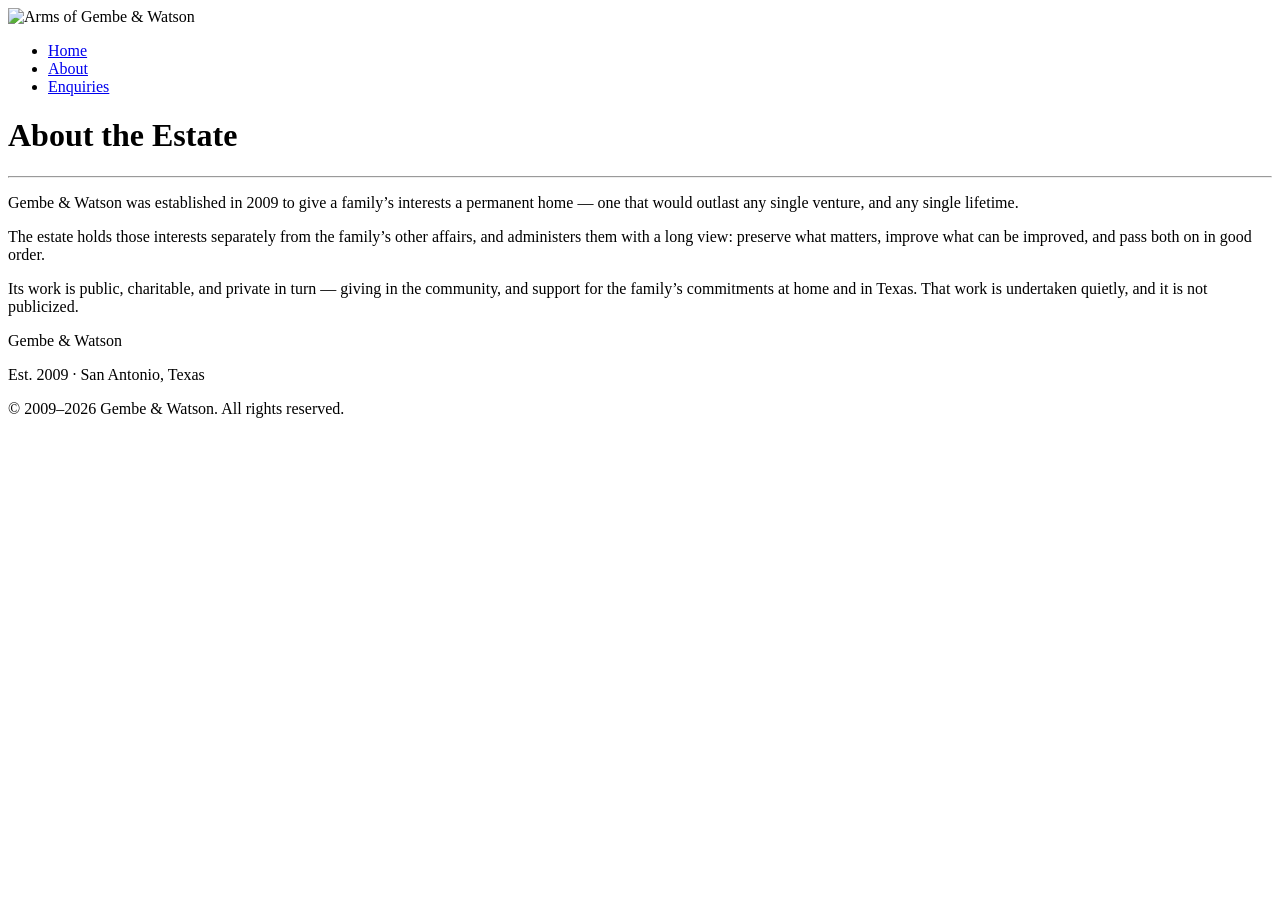
==== about/index.html @ 62ab53fc "Add About page with estate information" ====
<!DOCTYPE html>
<html lang="en">
<head>
<meta charset="utf-8">
<meta name="viewport" content="width=device-width, initial-scale=1">
<title>About | Gembe &amp; Watson</title>
<meta name="description" content="About Gembe & Watson, a private family estate established in 2009.">
<link rel="canonical" href="https://gembeandwatson.com/about/">
<link rel="icon" type="image/png" href="/assets/favicon.png">
<link rel="apple-touch-icon" href="/icons/icon-192x192.png">
<link rel="manifest" href="/manifest.webmanifest">
<meta name="theme-color" content="#003153">
<link rel="preconnect" href="https://fonts.googleapis.com">
<link rel="preconnect" href="https://fonts.gstatic.com" crossorigin>
<link href="https://fonts.googleapis.com/css?family=Cinzel:400,700|Ovo&display=swap" rel="stylesheet">
<link rel="stylesheet" href="/assets/styles.css">
</head>
<body>
<header class="masthead masthead--small">
  <img class="arms" src="/assets/logo.svg" alt="Arms of Gembe &amp; Watson" width="270" height="300">
  <nav class="nav" aria-label="Site">
    <ul>
      <li><a href="/">Home</a></li>
      <li><a href="/about/" aria-current="page">About</a></li>
      <li><a href="/contact/">Enquiries</a></li>
    </ul>
  </nav>
</header>
<main>
  <h1>About the Estate</h1>
  <hr class="rule">
  <p class="lead">Gembe &amp; Watson was established in 2009 to give a
  family&rsquo;s interests a permanent home &mdash; one that would outlast
  any single venture, and any single lifetime.</p>
  <p>The estate holds those interests separately from the family&rsquo;s other
  affairs, and administers them with a long view: preserve what matters,
  improve what can be improved, and pass both on in good order.</p>
  <p>Its work is public, charitable, and private in turn &mdash; giving in the
  community, and support for the family&rsquo;s commitments at home and in
  Texas. That work is undertaken quietly, and it is not publicized.</p>
</main>
<footer>
  <p class="f-name">Gembe &amp; Watson</p>
  <p>Est. 2009 &middot; San Antonio, Texas</p>
  <p>&copy; 2009&ndash;<span id="yr">2026</span> Gembe &amp; Watson. All rights reserved.</p>
</footer>
<script>document.getElementById('yr').textContent = new Date().getFullYear();</script>
</body>
</html>
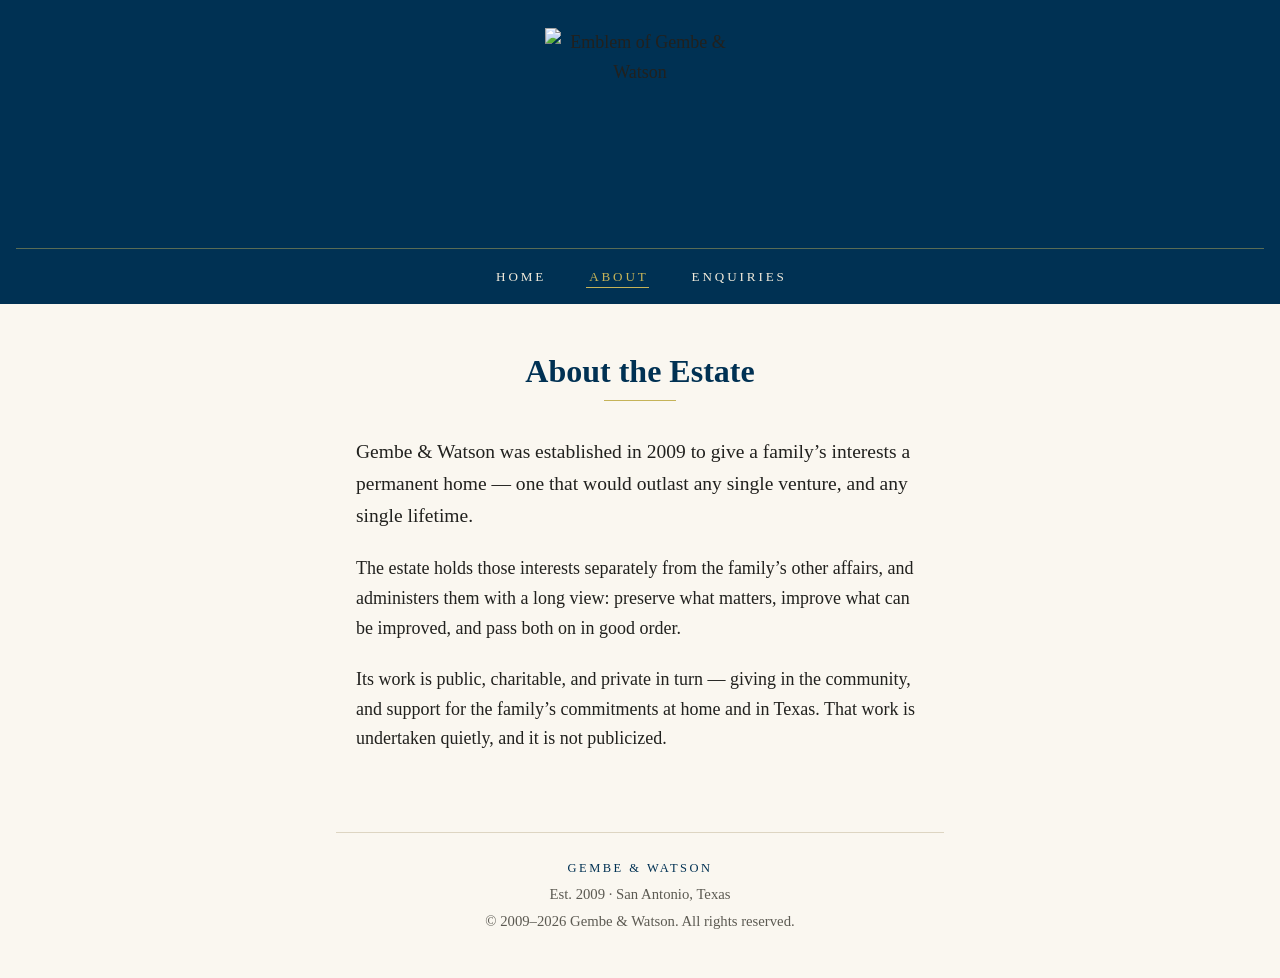
==== commit 823df5aa: "Replace pilfered Kedainiai shield with painted serpent emblem (red livery ring); snake-emoji favicon" ====
--- a/about/index.html
+++ b/about/index.html
@@ -6,6 +6,7 @@
 <title>About | Gembe &amp; Watson</title>
 <meta name="description" content="About Gembe & Watson, a private family estate established in 2009.">
 <link rel="canonical" href="https://gembeandwatson.com/about/">
+<link rel="icon" type="image/svg+xml" href="/assets/favicon.svg">
 <link rel="icon" type="image/png" href="/assets/favicon.png">
 <link rel="apple-touch-icon" href="/icons/icon-192x192.png">
 <link rel="manifest" href="/manifest.webmanifest">
@@ -17,7 +18,7 @@
 </head>
 <body>
 <header class="masthead masthead--small">
-  <img class="arms" src="/assets/logo.svg" alt="Arms of Gembe &amp; Watson" width="270" height="300">
+  <img class="arms" src="/assets/emblem.webp" alt="Emblem of Gembe &amp; Watson" width="300" height="300">
   <nav class="nav" aria-label="Site">
     <ul>
       <li><a href="/">Home</a></li>
--- a/assets/styles.css
+++ b/assets/styles.css
@@ -0,0 +1,127 @@
+/* Gembe & Watson — plain static site. No build step, no JavaScript required. */
+:root {
+  --blue: #003153;
+  --gold: #c5b358;
+  --paper: #faf7f0;
+  --ink: #21211e;
+  --muted: #5c5a52;
+}
+* { box-sizing: border-box; }
+html { -webkit-text-size-adjust: 100%; }
+body {
+  margin: 0;
+  background: var(--paper);
+  color: var(--ink);
+  font-family: "Ovo", Georgia, "Times New Roman", serif;
+  font-size: 1.125rem;
+  line-height: 1.65;
+}
+.masthead {
+  background: var(--blue);
+  text-align: center;
+  padding: 2.75rem 1rem 0;
+}
+.masthead .arms {
+  display: block;
+  margin: 0 auto;
+  width: 300px;
+  max-width: 72vw;
+  height: auto;
+}
+.masthead--small { padding-top: 1.75rem; }
+.masthead--small .arms { width: 190px; }
+.tagline {
+  color: var(--gold);
+  font-family: "Cinzel", "Ovo", Georgia, serif;
+  letter-spacing: 0.32em;
+  text-transform: uppercase;
+  font-size: 0.78rem;
+  margin: 1.1rem 0 0;
+  padding-left: 0.32em;
+}
+.nav {
+  margin-top: 1.9rem;
+  border-top: 1px solid rgba(197, 179, 88, 0.45);
+}
+.nav ul {
+  list-style: none;
+  margin: 0;
+  padding: 0.7rem 1rem 0.85rem;
+  display: flex;
+  justify-content: center;
+  gap: 2.5rem;
+  flex-wrap: wrap;
+}
+.nav a {
+  color: #f2ecdc;
+  text-decoration: none;
+  font-family: "Cinzel", "Ovo", Georgia, serif;
+  font-size: 0.82rem;
+  letter-spacing: 0.22em;
+  text-transform: uppercase;
+  padding-left: 0.22em;
+}
+.nav a:hover,
+.nav a:focus { color: var(--gold); }
+.nav a[aria-current="page"] {
+  color: var(--gold);
+  border-bottom: 1px solid var(--gold);
+  padding-bottom: 0.2rem;
+}
+main {
+  max-width: 38rem;
+  margin: 0 auto;
+  padding: 3rem 1.25rem 1rem;
+}
+h1 {
+  font-family: "Cinzel", "Ovo", Georgia, serif;
+  font-weight: 700;
+  color: var(--blue);
+  font-size: 2rem;
+  line-height: 1.2;
+  text-align: center;
+  margin: 0 0 0.6rem;
+}
+.est {
+  text-align: center;
+  color: var(--muted);
+  font-family: "Cinzel", "Ovo", Georgia, serif;
+  letter-spacing: 0.26em;
+  text-transform: uppercase;
+  font-size: 0.8rem;
+  margin: 0 0 2.2rem;
+  padding-left: 0.26em;
+}
+.rule {
+  border: 0;
+  border-top: 1px solid var(--gold);
+  width: 4.5rem;
+  margin: 0 auto 2.2rem;
+}
+p { margin: 0 0 1.35rem; }
+.lead { font-size: 1.22rem; }
+a { color: var(--blue); }
+a:hover, a:focus { color: #00507f; }
+footer {
+  max-width: 38rem;
+  margin: 2.5rem auto 0;
+  padding: 1.4rem 1.25rem 2.6rem;
+  border-top: 1px solid #ddd5c2;
+  text-align: center;
+  color: var(--muted);
+  font-size: 0.92rem;
+}
+footer p { margin: 0.2rem 0; }
+footer .f-name {
+  font-family: "Cinzel", "Ovo", Georgia, serif;
+  letter-spacing: 0.2em;
+  text-transform: uppercase;
+  font-size: 0.78rem;
+  color: var(--blue);
+}
+@media (max-width: 480px) {
+  body { font-size: 1.06rem; }
+  h1 { font-size: 1.65rem; }
+  .nav ul { gap: 1.5rem; }
+  main { padding-top: 2.2rem; }
+}
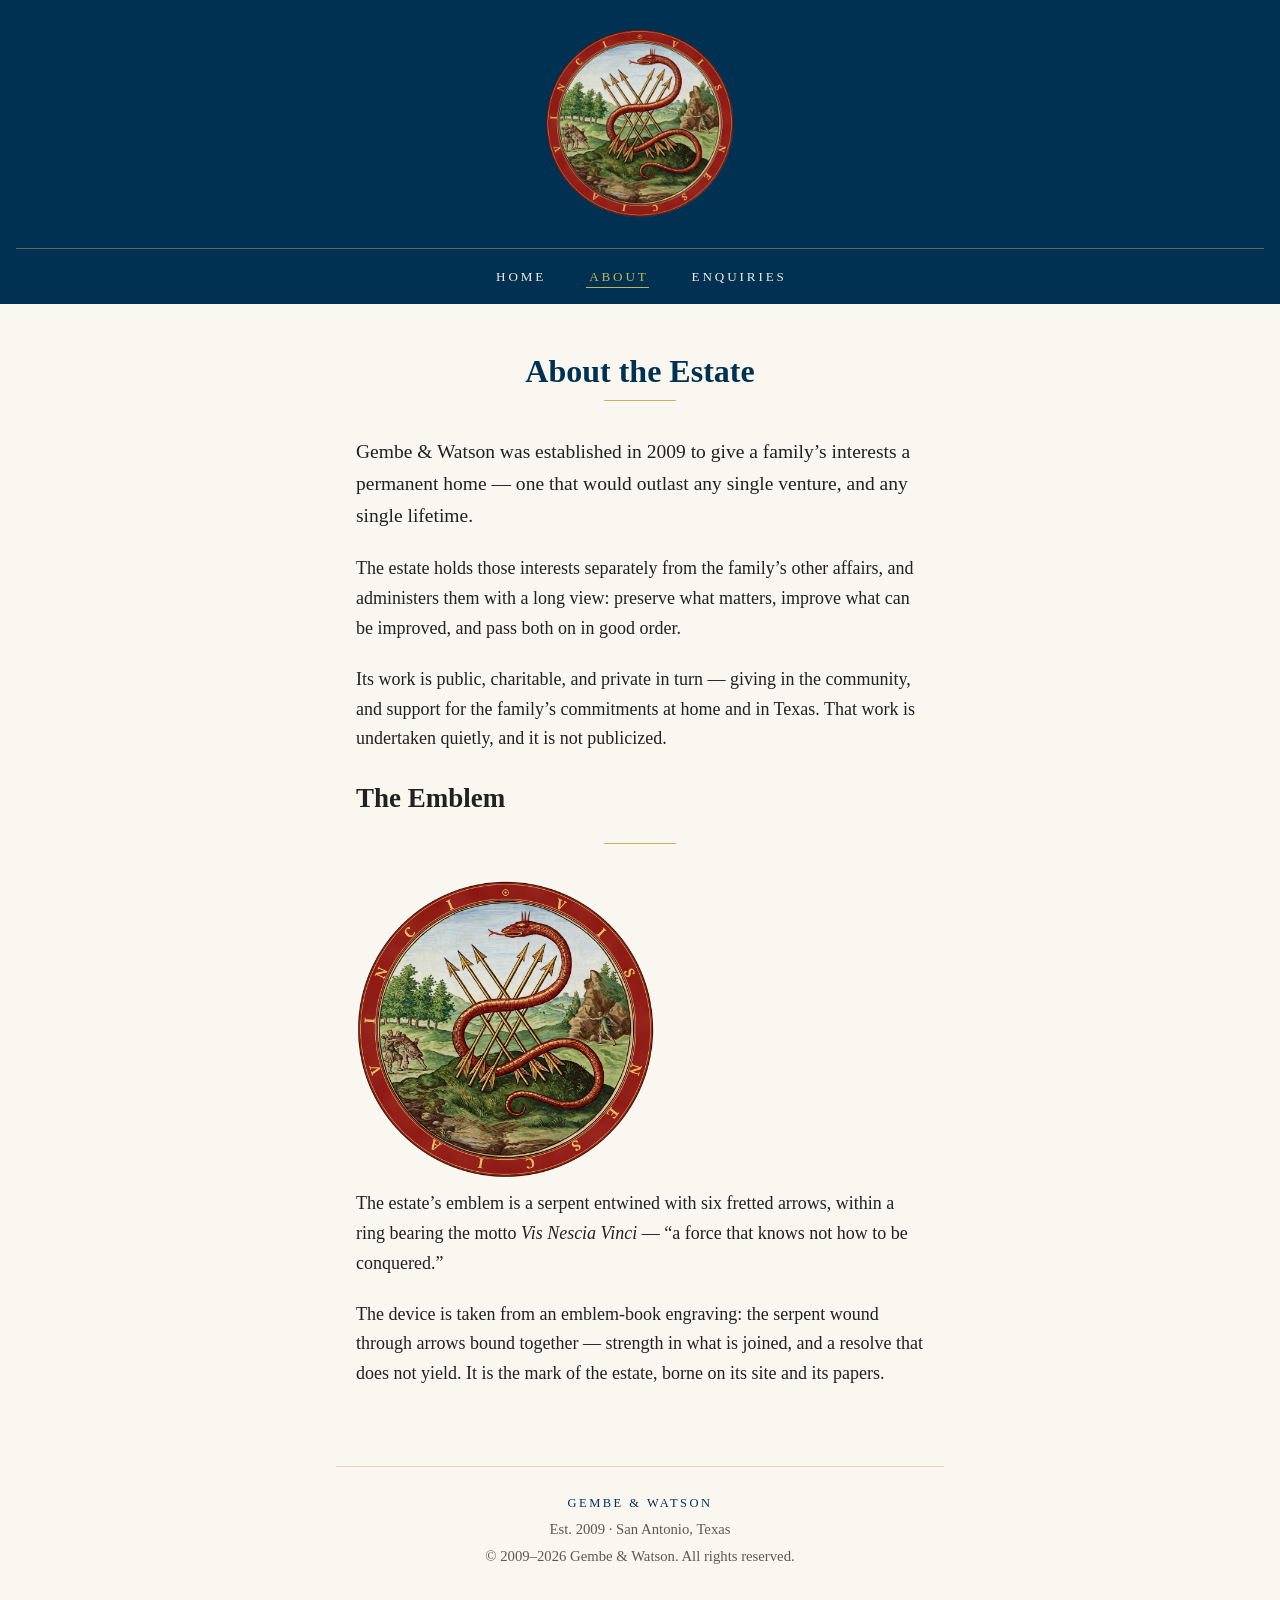
==== commit 5d6d2280: "Add 'The Emblem' section to About; add Open Graph sharing tags with emblem image Added Open Graph an" ====
--- a/about/index.html
+++ b/about/index.html
@@ -11,6 +11,13 @@
 <link rel="apple-touch-icon" href="/icons/icon-192x192.png">
 <link rel="manifest" href="/manifest.webmanifest">
 <meta name="theme-color" content="#003153">
+<meta property="og:type" content="website">
+<meta property="og:site_name" content="Gembe &amp; Watson">
+<meta property="og:title" content="About | Gembe &amp; Watson">
+<meta property="og:description" content="About Gembe &amp; Watson, a private family estate established in 2009.">
+<meta property="og:url" content="https://gembeandwatson.com/about/">
+<meta property="og:image" content="https://gembeandwatson.com/assets/emblem-og.jpg">
+<meta name="twitter:card" content="summary">
 <link rel="preconnect" href="https://fonts.googleapis.com">
 <link rel="preconnect" href="https://fonts.gstatic.com" crossorigin>
 <link href="https://fonts.googleapis.com/css?family=Cinzel:400,700|Ovo&display=swap" rel="stylesheet">
@@ -39,6 +46,18 @@
   <p>Its work is public, charitable, and private in turn &mdash; giving in the
   community, and support for the family&rsquo;s commitments at home and in
   Texas. That work is undertaken quietly, and it is not publicized.</p>
+  <h2 class="subhead">The Emblem</h2>
+  <hr class="rule">
+  <img class="emblem-fig" src="/assets/emblem.webp" alt="The emblem in full: a serpent entwined with six fretted arrows, ringed by the motto Vis Nescia Vinci" width="300" height="300">
+
+  <p>The estate&rsquo;s emblem is a serpent entwined with six fretted
+  arrows, within a ring bearing the motto <em>Vis Nescia Vinci</em> &mdash;
+  &ldquo;a force that knows not how to be conquered.&rdquo;</p>
+
+  <p>The device is taken from an emblem-book engraving: the serpent wound
+  through arrows bound together &mdash; strength in what is joined, and a
+  resolve that does not yield. It is the mark of the estate, borne on its
+  site and its papers.</p>
 </main>
 <footer>
   <p class="f-name">Gembe &amp; Watson</p>
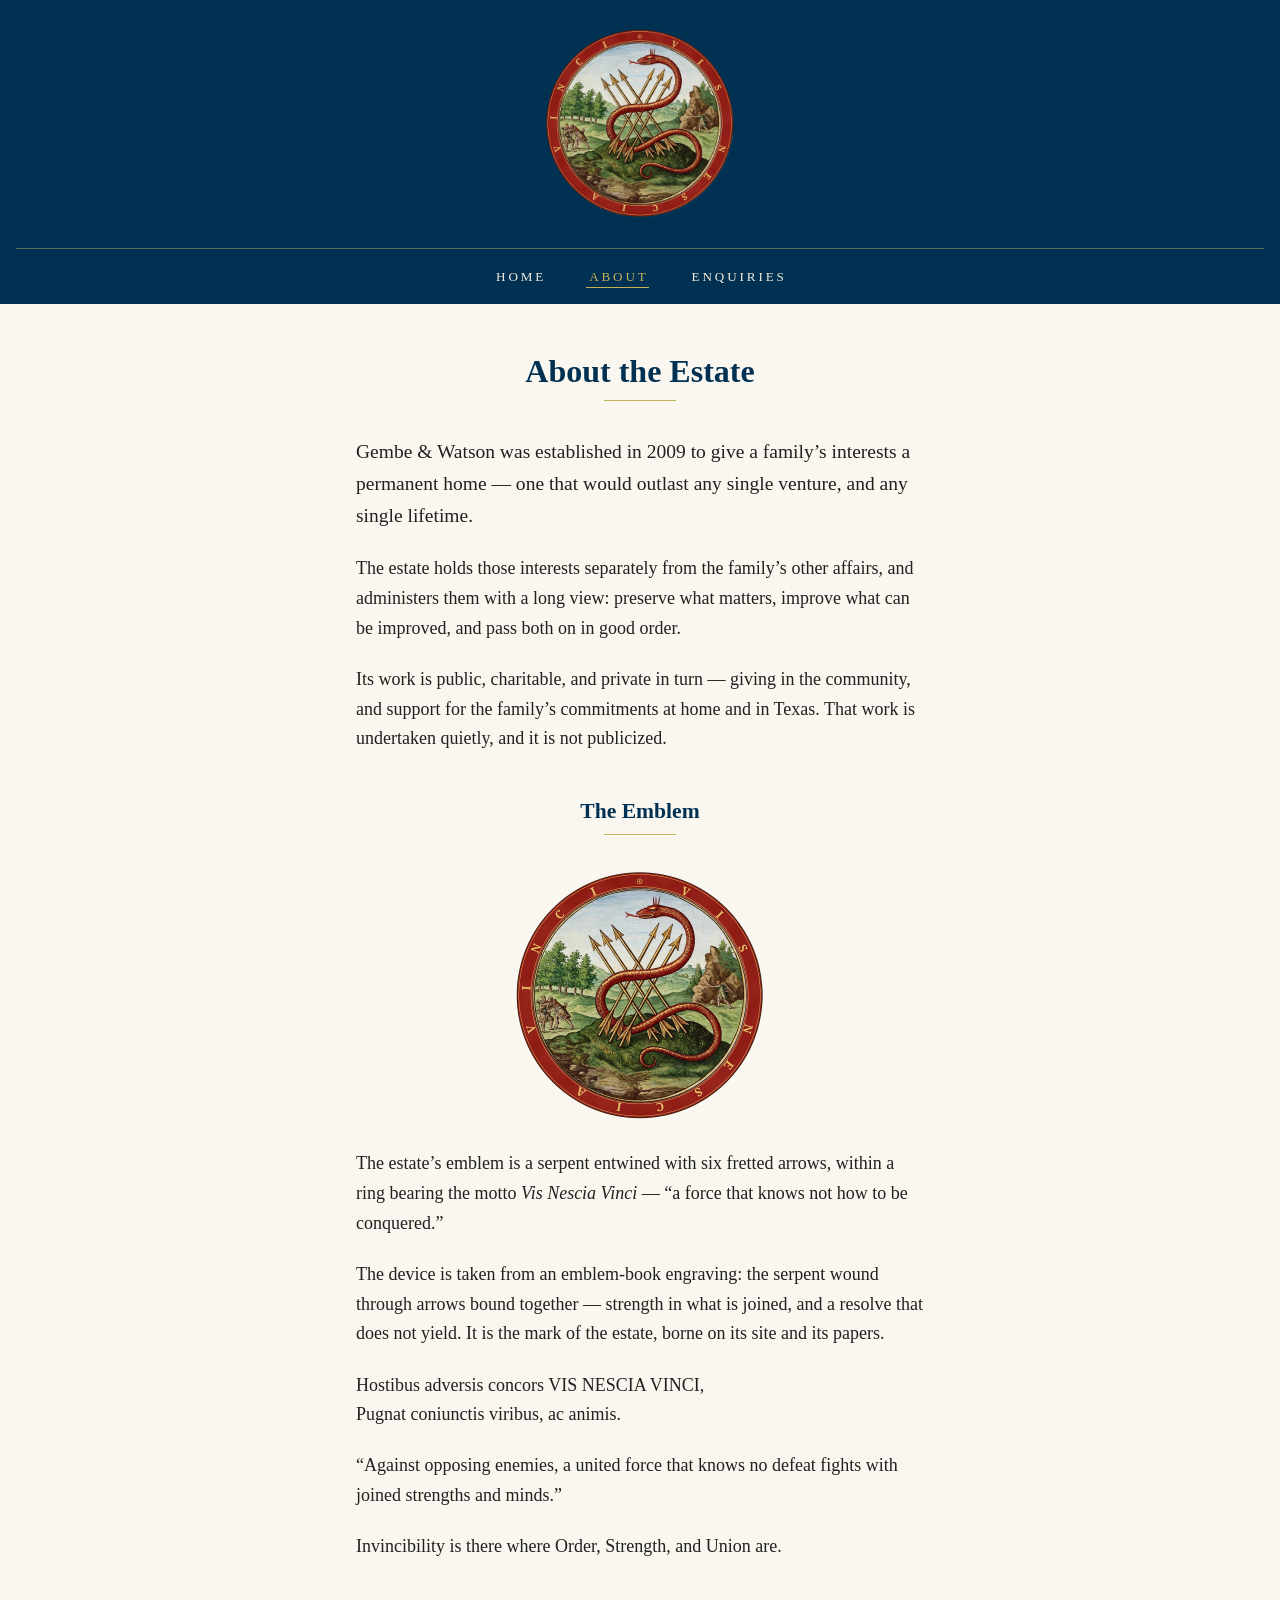
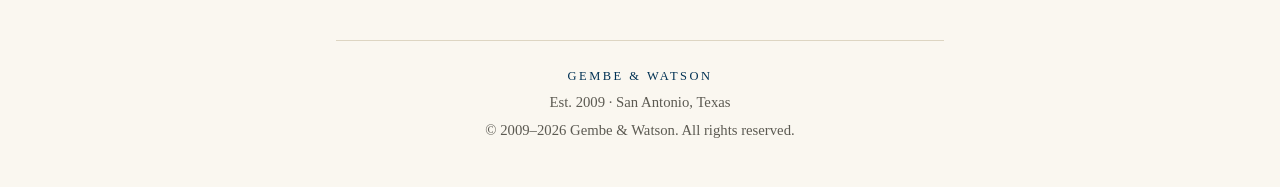
==== commit c600935f: "Add motto explanation to About — The Emblem (page)" ====
--- a/about/index.html
+++ b/about/index.html
@@ -58,6 +58,15 @@
   through arrows bound together &mdash; strength in what is joined, and a
   resolve that does not yield. It is the mark of the estate, borne on its
   site and its papers.</p>
+
+    <div class="motto">
+          <p class="motto-latin">Hostibus adversis concors VIS NESCIA VINCI,<br>
+                Pugnat coniunctis viribus, ac animis.</p>
+          <p class="motto-trans">&ldquo;Against opposing enemies, a united force
+                that knows no defeat fights with joined strengths and minds.&rdquo;</p>
+          <p class="motto-note">Invincibility is there where Order, Strength,
+                and Union are.</p>
+    </div>
 </main>
 <footer>
   <p class="f-name">Gembe &amp; Watson</p>
--- a/assets/styles.css
+++ b/assets/styles.css
@@ -98,6 +98,23 @@
   width: 4.5rem;
   margin: 0 auto 2.2rem;
 }
+h2.subhead {
+  font-family: "Cinzel", "Ovo", Georgia, serif;
+  font-weight: 700;
+  color: var(--blue);
+  font-size: 1.35rem;
+  line-height: 1.2;
+  text-align: center;
+  margin: 2.8rem 0 0.6rem;
+}
+
+.emblem-fig {
+  display: block;
+  margin: 0 auto 1.8rem;
+  width: 250px;
+  max-width: 70vw;
+  height: auto;
+}
 p { margin: 0 0 1.35rem; }
 .lead { font-size: 1.22rem; }
 a { color: var(--blue); }
